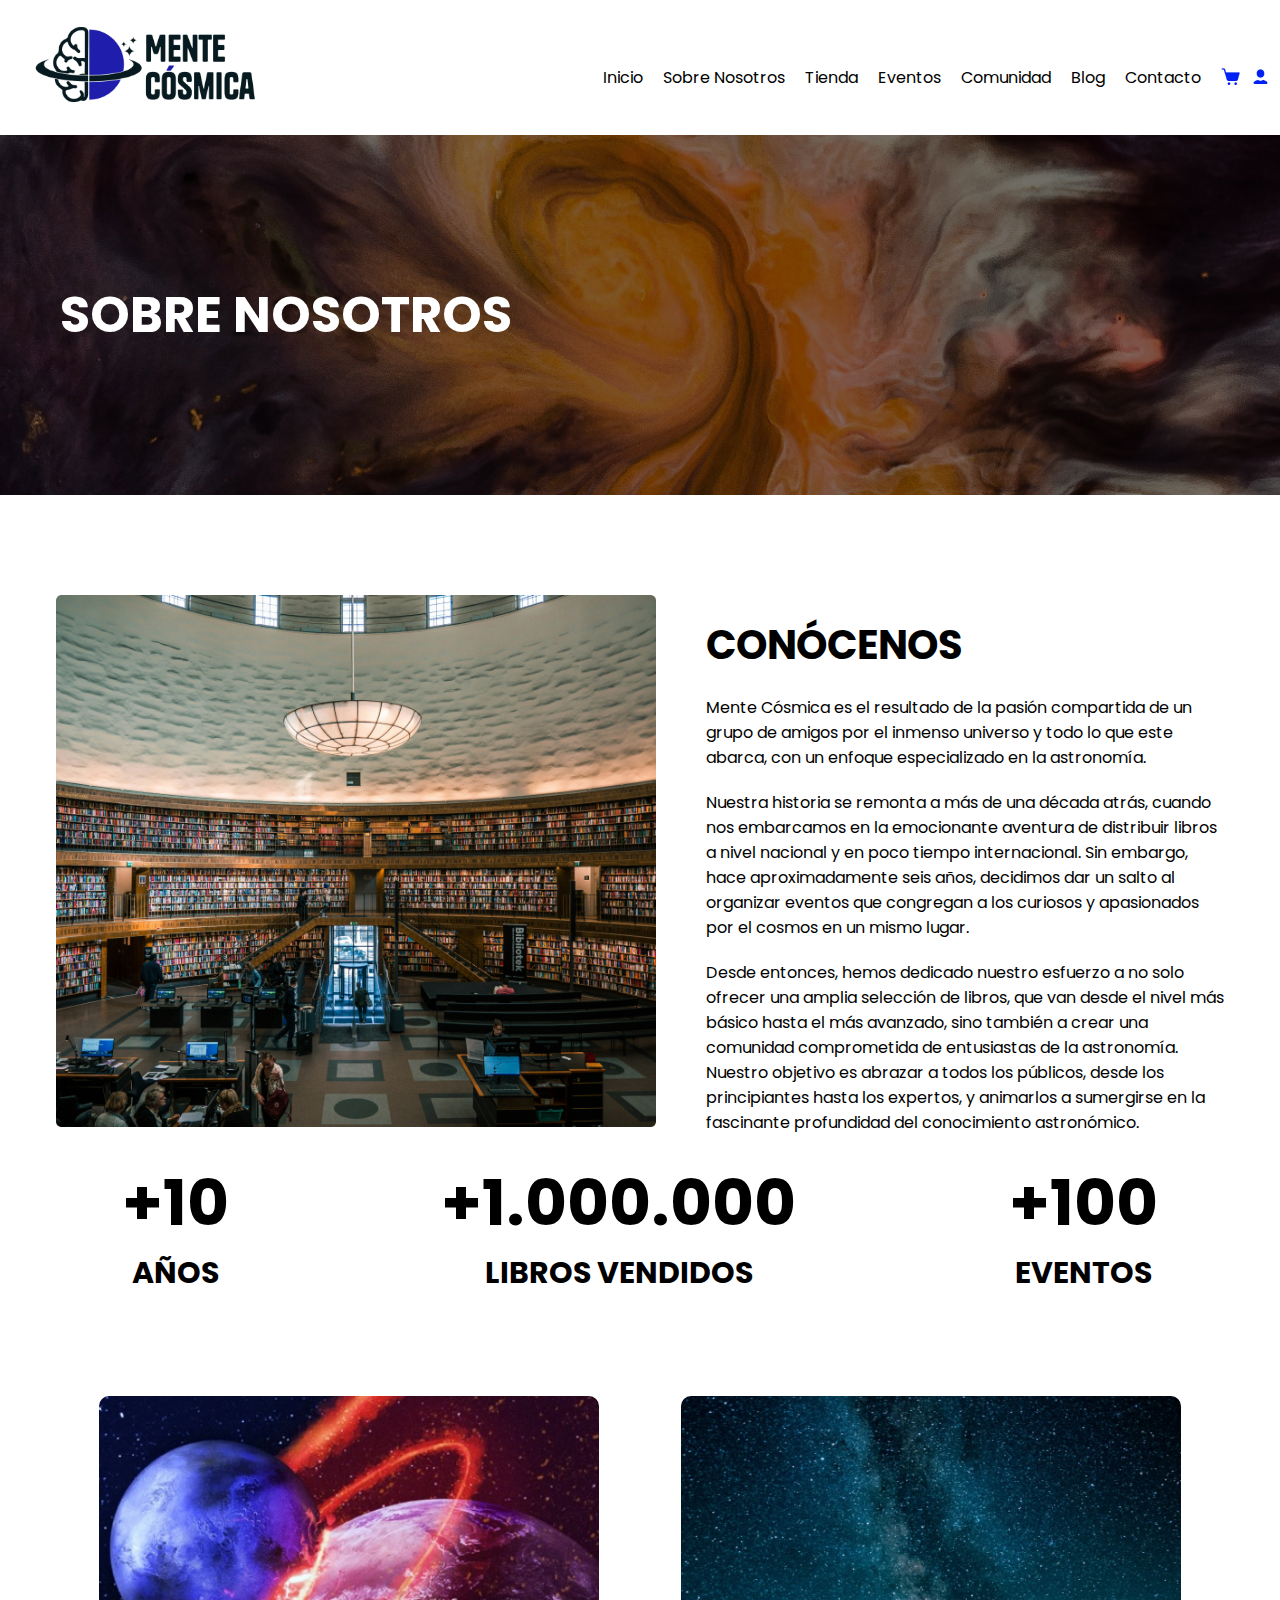
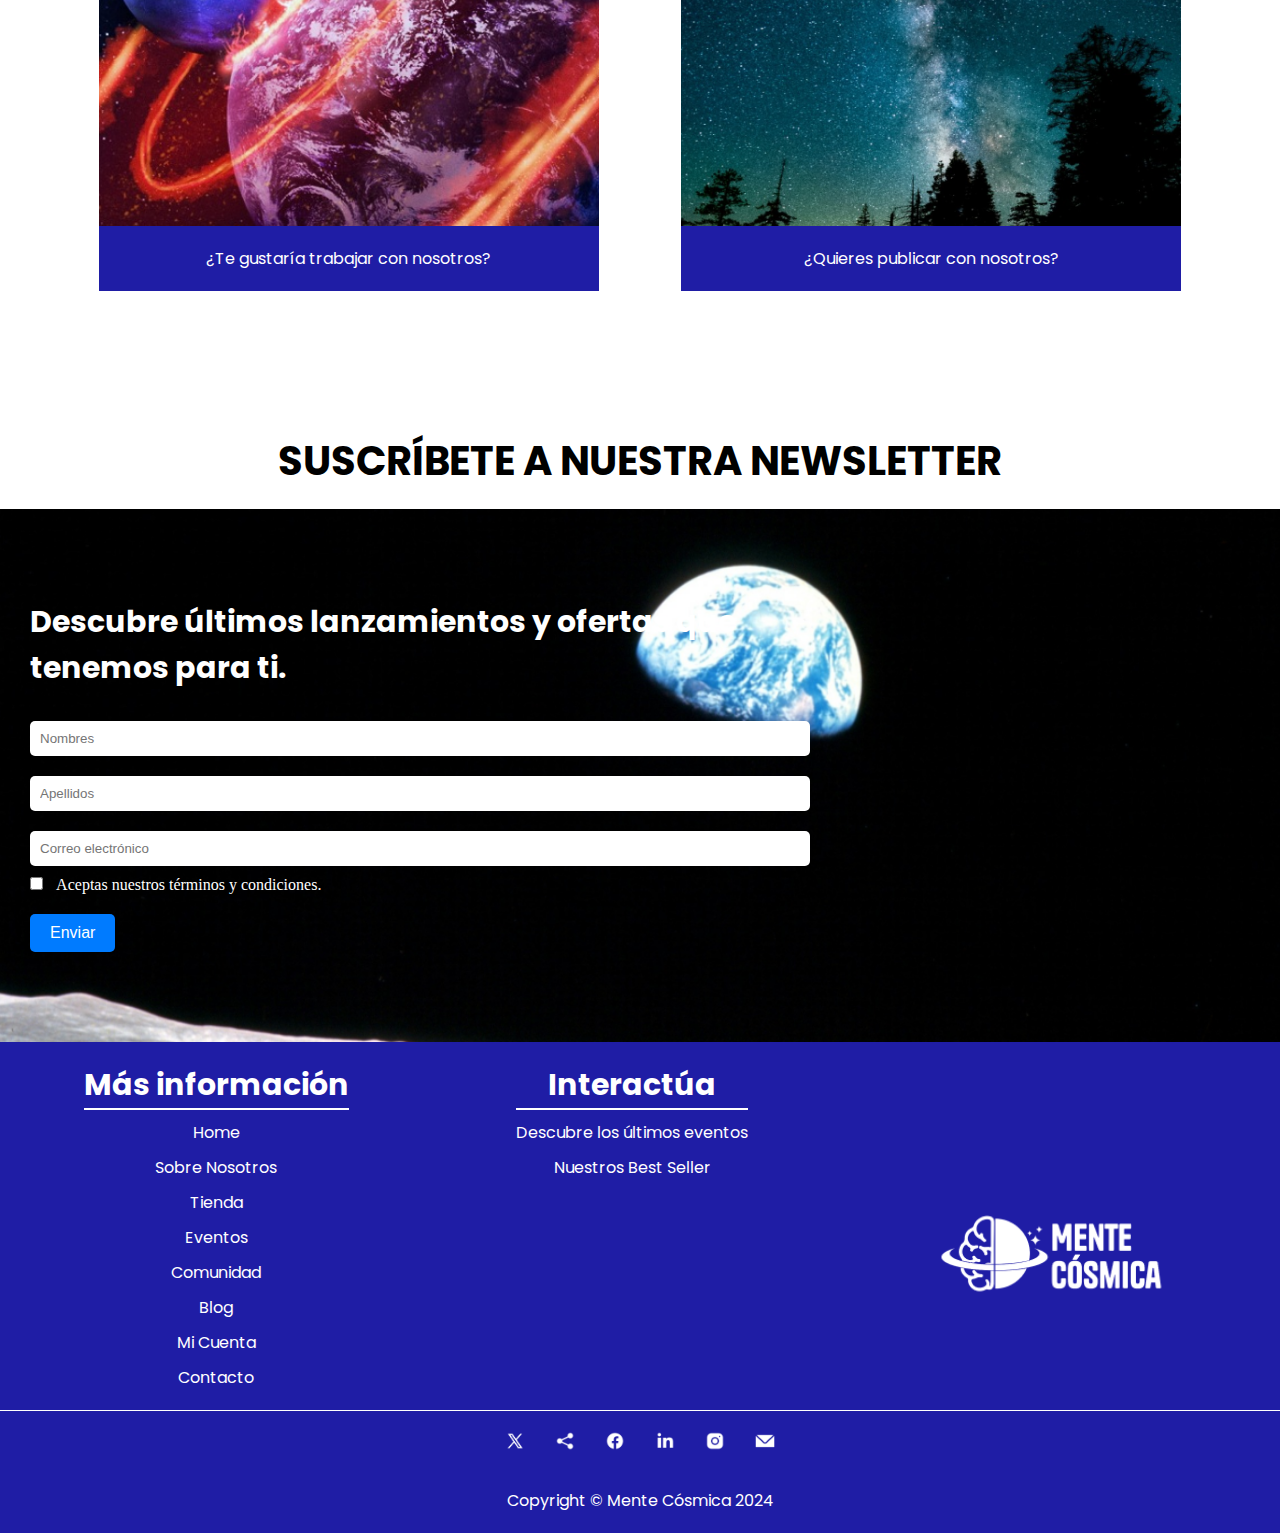
==== about-us.html @ 16d362ab "Add files via upload" ====
<!DOCTYPE html>
<html lang="es">
<head>
    <meta charset="UTF-8">
    <meta name="viewport" content="width=device-width, initial-scale=1.0">
    <title>Pec proyecto web</title>
    <link rel="stylesheet" href="./css/styles.css">
    <link rel="icon" href="./assets/LOGO.png">
</head>
<body>
    <header>
        <nav class="container nav">
            <div class="nav-left">
                <a href="./index.html"><img src="./assets/LOGO.png" alt="logo-mente-cosmica" class="logo"></a>
            </div>
            <div class="nav-right">
                <div class="menu-desktop">
                    <a href="./index.html" class="menu-link">Inicio</a>
                    <a href="./about-us.html" class="menu-link">Sobre Nosotros</a>
                    <a href="./catalog.html" class="menu-link">Tienda</a>
                    <a href="./events.html" class="menu-link">Eventos</a>
                    <a href="#" class="menu-link">Comunidad</a>
                    <a href="#" class="menu-link">Blog</a>
                    <a href="#" class="menu-link">Contacto</a>
                </div>
                <img src="./assets/Menu.png" alt="icono-hamburguesa" class="icon-hamburguer" id="hamburger-icon">
                <div class="nav-extra-elements">
                    <img src="./assets/carrito.png" alt="icono-carrito" class="carrito">
                    <img src="./assets/persona.png" alt="icono-login" class="login">
                </div>
            </div>
        </nav>
        <div class="mobile-menu" id="mobile-menu">
            <a href="./index.html">Inicio</a>
            <a href="./about-us.html">Sobre Nosotros</a>
            <a href="./catalog.html">Tienda</a>
            <a href="./events.html">Eventos</a>
            <a href="#">Comunidad</a>
            <a href="#">Blog</a>
            <a href="#">Contacto</a>
        </div>
    </header>
    <main>
        <section class="header-page container">
            <h1>SOBRE NOSOTROS</h1>
        </section>
        <section class="about-us container">
            <div class="about-us-container">
                <div class="about-us-left">
                    <img class="about-us-img" src="./assets/about-us/about-us-img.png" alt="conocenos">
                </div>
                <div class="about-us-right">
                    <h2>CONÓCENOS</h2>
                    <p>Mente Cósmica es el resultado de la pasión compartida de un grupo de amigos por el inmenso universo y todo lo que este abarca, con un enfoque especializado en la astronomía. </p>
                    <p>Nuestra historia se remonta a más de una década atrás, cuando nos embarcamos en la emocionante aventura de distribuir libros a nivel nacional y en poco tiempo internacional. Sin embargo, hace aproximadamente seis años, decidimos dar un salto al organizar eventos que congregan a los curiosos y apasionados por el cosmos en un mismo lugar. </p>
                    <p>Desde entonces, hemos dedicado nuestro esfuerzo a no solo ofrecer una amplia selección de libros, que van desde el nivel más básico hasta el más avanzado, sino también a crear una comunidad comprometida de entusiastas de la astronomía. Nuestro objetivo es abrazar a todos los públicos, desde los principiantes hasta los expertos, y animarlos a sumergirse en la fascinante profundidad del conocimiento astronómico. </p>
                </div>
            </div>
            <div class="about-metrics">
                <div class="about-metrics-data">
                    <h2>+10</h2>
                    <h3>AÑOS</h3>
                </div>
                <div class="about-metrics-data">
                    <h2>+1.000.000</h2>
                    <h3>LIBROS VENDIDOS</h3>
                </div>
                <div class="about-metrics-data">
                    <h2>+100</h2>
                    <h3>EVENTOS</h3>
                </div>
            </div>
            <div class="about-work-us-img-col">
                <div class="about-work-us">
                    <p><a href="#">¿Te gustaría trabajar con nosotros?</a></p>
                </div>
                <div class="about-work-us-2">
                    <p><a href="#">¿Quieres publicar con nosotros?</a></p>
                </div>
            </div>
        </section>
        <section class="newsletter">
            <h2 class="next-events">SUSCRÍBETE A NUESTRA NEWSLETTER</h2><br>
            <div class="form-section">
                <form class="signup-form">
                    <h3>Descubre últimos lanzamientos y ofertas que tenemos para ti.</h3>
                    <label for="nombre"><input type="text" id="nombre" name="nombre" placeholder="Nombres" required></label>
                    <label for="apellido"><input type="text" id="apellido" name="apellido" placeholder="Apellidos" required></label>
                    <label for="correo"><input type="email" id="correo" name="correo" placeholder="Correo electrónico" required></label>
                    <label for="checkbox">
                        <input type="checkbox" id="checkbox" name="terminos" required>
                        Aceptas nuestros términos y condiciones.
                    </label><br>
                    <button class="button-newsletter" type="submit">Enviar</button>
                </form>
            </div>
        </section>
        <footer class="footer">
            <div class="footer-container">
                <div class="col-1-footer">
                    <a href="#"><h3>Más información</h3></a>
                    <hr>
                    <p><a href="./index.html">Home</a></p>
                    <p><a href="./about-us.html">Sobre Nosotros</a></p>
                    <p><a href="./catalog.html">Tienda</a></p>
                    <p><a href="./events.html">Eventos</a></p>
                    <p><a href="#">Comunidad</a></p>
                    <p><a href="#">Blog</a></p>
                    <p><a href="#">Mi Cuenta</a></p>
                    <p><a href="#">Contacto</a></p>
                </div>
                <hr>
                <div class="col-2-footer">
                    <a href="#"><h3>Interactúa</h3></a>
                    <hr>
                    <p><a href="#">Descubre los últimos eventos</a></p>
                    <p><a href="#">Nuestros Best Seller</a></p>
                </div>
                <div class="col-3-footer">
                    <img src="./assets/logo-light.png" alt="logo-mente-cosmica" class="logo">
                </div>
            </div>
            <div class="footer-rrss">
                <a href="#"><img src="./assets/rrss/TwitterX.png" alt=""></a>
                <a href="#"><img src="./assets/rrss/Share.png" alt=""></a>
                <a href="#"><img src="./assets/rrss/Facebook.png" alt=""></a>
                <a href="#"><img src="./assets/rrss/LinkedIn-2.png" alt=""></a>
                <a href="#"><img src="./assets/rrss/Instagram.png" alt=""></a>
                <a href="#"><img src="./assets/rrss/Email.png" alt=""></a>
            </div>
            <hr>
            <p>Copyright © Mente Cósmica 2024</p>
        </footer>
    </main>
    <script src="./js/main.js"></script>
</body>
</html>
---- css/styles.css ----
@import url('https://fonts.googleapis.com/css2?family=Poppins:ital,wght@0,100;0,200;0,300;0,400;0,500;0,600;0,700;0,800;0,900;1,100;1,200;1,300;1,400;1,500;1,600;1,700;1,800;1,900&display=swap');
*{
    margin: 0;
    padding: 0;
    box-sizing: border-box;
}
:root{
    --font-family: 'Poppins', sans-serif;
    --font-family-h1: 'Arial', sans-serif;
    --blue-color: #1F1DA5;
    --infinit-blue: #0B1A1F; 
    --light-blue: #3CBDE5;
    --gray: #A1A1A1;
    --cosmic-gray: #D1D1D1;
    --violet-color: #9d84ff;
    --white: #FFFFFF;
    --black: #000000;
  }
h1{
    font-size: 24px;
    font-family: var(--font-family);
  }
h2{
    font-size: 22px;
    font-family: var(--font-family);
  }
h3{
    font-size: 20px;
    font-family: var(--font-family);
}
h4{
    font-size: 18px;
    font-family: var(--font-family);
}
  p{
    font-size: 16px;
    font-family: var(--font-family);
  }
a{
    text-decoration: none;
    font-family: var(--font-family);
}
section{
    margin-top: 30px;
}
.container{
    padding: 0 16px;
}
.nav {
    display: flex;
    justify-content: space-between;
    align-items: center;
    height: auto;
    padding: 10px;
}

.nav-left {
    width: 40%;
    text-align: left;
}

.nav-right {
    width: 60%;
    text-align: right;
    display: flex;
    align-items: center;
    justify-content: flex-end;
    gap: 20px;
}

.nav-extra-elements {
    display: flex;
    gap: 10px;
}

.menu-desktop {
    display: none;
}

.menu-link {
    text-decoration: none;
    color: black;
}

.icon-hamburguer {
    display: none;
    width: 24px;
    height: 24px;
    cursor: pointer;
}
.logo{
    width: 70%;
}

.mobile-menu {
    display: none;
    flex-direction: column;
    align-items: center;
    background-color: white;
    position: absolute;
    top: 80px;
    left: 10px;
    border: 1px solid var(--black);
    border-radius: 5px;
    padding: 10px 40px;
    width: 95%;
}

.mobile-menu a {
    padding: 10px;
    text-decoration: none;
    color: black;
    border-bottom: 1px solid var(--light-blue);
}
.mobile-menu a:active {
    background-color: var(--blue-color);
    color: var(--white);
    border-radius: 10px;
}
.slogan{
    display: flex;
    flex-direction: column;
    justify-content: space-between;
    background-image: url(../assets/Banner\ Principal.png);
    background-size: cover;
    background-position: center;
    background-repeat: no-repeat;
    height: 40vh;
}
.presentation{
    margin-left: 0px;
}
.presentation h1{
    color: var(--white);
    margin: 20px 0 20px 0;
    font-family: var(--font-family-h1);
    margin-top: 30px;
}
.button{
    color: var(--white);
    background-color: var(--blue-color);
    padding: 8px 16px;
    border-radius: 6px;
}
.book-month{
    text-align: right;
}
.book-month img{
    margin-bottom: 30px;
    width: 120px;
    height: auto;
}
.recommended-desktop{
    display: none;
}
.recommended {
    text-align: center;
    display: flex;
    flex-direction: column;
    align-items: center;
    position: relative;
    margin-top: 80px;
}

.next-events-desktop{
    display: none;
}

.slider-container {
    position: relative;
    width: 70%;
    overflow: hidden;
    border-radius: 10px;
    margin-top: 20px;
}

.slider {
    display: flex;
    transition: transform 0.5s ease-in-out;
}

.slide {
    min-width: 100%;
    transition: opacity 0.5s ease-in-out;
}

.slide img {
    width: 100%;
    border-radius: 10px;
}

.button-slider {
    position: absolute;
    top: 50%;
    background-color: var(--blue-color);
    border: none;
    color: var(--white);
    font-size: 1em;
    padding: 8px 12px;
    cursor: pointer;
    user-select: none;
    border-radius: 10px;
    transform: translateY(-50%);
}

.prev {
    left: 15px;
}

.next {
    right: 15px;
}

.recommended-paragraph {
    width: 60%;
    margin: -10px 0 20px 0;
}

.desktop-slider{
    display: none;
}

.travel-month{
    display: flex;
    flex-direction: column;
    align-items: center;
    gap: 20px;
}
.travel-month-img{
    width: 300px;
}
.travel-month-right{
    display: flex;
    flex-direction: column;
    align-items: center;
    gap: 20px;
    text-align: center;
}
.travel-month-right p{
    width: 80%;
}
.find-book{
    text-align: center;
}
.categories-books{
    display: grid;
    grid-template-columns: 1fr 1fr 1fr;
    gap: 10px;
    margin-top: 20px;
    padding: 0 20px;
}
.categories-books-ancla{
    background-color: var(--blue-color);
    color: var(--white);
    padding: 5px 0;
    border-radius: 5px;
}
.slider-planetas {
    position: relative;
    max-width: 80%;
    margin: auto;
    overflow: hidden;
    border-radius: 10px;
    margin-top: 20px;
}

.slider-2 {
    display: flex;
    transition: transform 0.5s ease;
}

.slider-item {
    min-width: 100%;
    height: 400px;
    background-size: cover;
    background-position: center;
    position: relative;
}

.slider-caption {
    position: absolute;
    bottom: 0;
    width: 100%;
    background-color: #00008B;
    color: white;
    text-align: center;
    padding: 20px 0;
    font-size: 24px;
    box-sizing: border-box;
}

.slider-nav {
    position: absolute;
    top: 50%;
    width: 100%;
    display: flex;
    justify-content: space-between;
    transform: translateY(-50%);
}

.slider-nav .prev-2 {
    position: absolute;
    left: 10px;
}

.slider-nav .next-2 {
    position: absolute;
    right: 10px;
}

.slider-nav button {
    background-color: rgba(0, 0, 0, 0.5);
    color: white;
    border: none;
    padding: 10px;
    cursor: pointer;
    font-size: 18px;
}

.slider-nav button:hover {
    background-color: rgba(0, 0, 0, 0.8);
}


.form-section {
    background-image: url('../assets/form-bg.png');
    background-size: cover;
    background-position: center;
    padding: 50px;
    display: flex;
    justify-content: center;
    align-items: center;
    min-height: 40vh;
}

.signup-form {
    padding: 10px;
    border-radius: 10px;
    text-align: center;
    color: white;
    max-width: 400px;
    width: 100%;
}

.signup-form h3 {
    margin-bottom: 20px;
}

.signup-form input[type="text"],
.signup-form input[type="email"] {
    width: 100%;
    padding: 10px;
    margin: 10px 0;
    border: none;
    border-radius: 5px;
}

.signup-form input[type="checkbox"] {
    margin-right: 10px;
}

.signup-form .button-newsletter {
    background-color: #007BFF; /* Color azul */
    color: white; /* Color de texto blanco */
    border: none;
    padding: 10px 20px;
    border-radius: 5px;
    cursor: pointer;
    margin-top: 20px;
    font-size: 16px;
}

.signup-form .button-newsletter:hover {
    background-color: #0056b3; /* Azul más oscuro en hover */
}
.footer{
    text-align: center;
    padding: 20px 0;
    background-color: var(--blue-color);
}
.footer a{
    color: var(--white);
}
.footer p{
    margin-top: 10px;
    color: var(--white);
}
hr{
    margin: 10px 0;
}
.footer-rrss{
    display: flex;
    justify-content: center;
    gap: 30px;
}
.footer-rrss img{
    width: 20px;
}

/*Página de sobre nosotros.............................................................*/

.header-page{
    background-image: url(../assets/about-us/banner-about-us.png);
    height: 30vh;
    background-position: center;
    background-repeat: no-repeat;
    background-size: cover;
    color: var(--white);
    display: flex;
    justify-content: center;
    align-items: center;
}
.about-us{
    text-align: center;
    margin-top: 40px;
}
.about-us-img{
    width: 300px;
}
.about-us h2{
    margin-top: 20px;
}
.about-us p{
    margin-top: 20px;
}
.about-metrics{
    display: flex;
    justify-content: space-around;
    margin-bottom: 40px;
}
.about-work-us{
    background-image: url(../assets/about-us/Exposiciones.png);
    height: 35vh;
    background-position: center;
    background-repeat: no-repeat;
    background-size: cover;
    color: var(--white);
    display: flex;
    align-items: end;
    border-top-right-radius: 10px;
    border-top-left-radius: 10px;
}
.about-work-us p{
    background-color: var(--blue-color);
    width: 100%;    
    padding: 20px;
}
.about-work-us a{
    color: var(--white);
}
.about-work-us-2{
    background-image: url(../assets/about-us/Proyecciones.png);
    height: 35vh;
    background-position: center;
    background-repeat: no-repeat;
    background-size: cover;
    color: var(--white);
    display: flex;
    align-items: end;
    border-top-right-radius: 10px;
    border-top-left-radius: 10px;
    margin-top: 30px;
}
.about-work-us-2 p{
    background-color: var(--blue-color);
    width: 100%;    
    padding: 20px;
}
.about-work-us-2 a{
    color: var(--white);
}

/*Página de catálogo.............................................................*/

.header-page-catalog{
    background-image: url(../assets/catalog/banner-catalog.png);
    height: 30vh;
    background-position: center;
    background-repeat: no-repeat;
    background-size: cover;
    color: var(--white);
    display: flex;
    justify-content: center;
    align-items: center;
}
.products-catalog h2{
    text-align: center;
}
.products-filters{
    text-align: center;
    margin: 20px 0;
}
.products-filters a{
    margin: 0 10px;
    color: var(--black);
}
.mas-leidos-filter{
    border-bottom: 1px solid var(--black);
}
.product-filter-title-desktop{
    display: none;
}
.product-filter-margin-2{
    margin-top: 20px;
}
.products-filter-text{
    display: flex;
    justify-content: center;
}
.filter-radio-ancla input{
    display: none;
}
.filter-select{
    display: flex;
    justify-content: center;
}
.filter-select-container{
    width: 60%;
    background-color: var(--blue-color);
    display: grid;
    grid-template-columns: 1fr .1fr;
    border-radius: 10px;
    color: var(--white);
}
.filter-select-left{
    display: flex;
    justify-content: center;
    align-items: center;
    border-right: 1px solid var(--white);
    padding: 10px 20px;
}
.filter-select-right{
    display: flex;
    justify-content: center;
    align-items: center;
    padding: 15px 20px;
}
.catalog-books{
    padding: 0 90px;
    margin-top: 40px;
}
.catalog-books-details h2{
    text-align: left;
    margin-top: 10px;
}
.catalog-books-price{
    font-size: 2rem;
    font-weight: 800;
    color: var(--light-blue);
}
.catalog-books-shipping{
    font-size: 1.6rem;
    color: var(--gray);
    font-weight: 700;
}
.catalog-books-img img{
    width: 200px;
}
.catalog-pagination{
    display: flex;
    justify-content: center;
    gap: 30px;
    margin-top: 30px;
    justify-content: center;
    align-items: center;
}
.catalog-pagination p{
    font-size: 1.6rem;
}
.catalog-pagination-ancla{
    background-color: var(--blue-color);
    padding: 10px 20px;
    border-radius: 10px;
}
.catalog-pagination-ancla a{
    color: var(--white);
}
/*Página de catálogo.............................................................*/

.header-page-events{
    background-image: url(../assets/events/banner-events.png);
    height: 30vh;
    background-position: center;
    background-repeat: no-repeat;
    background-size: cover;
    color: var(--white);
    display: flex;
    justify-content: center;
    align-items: center;
}
.titles-calendar{
    display: flex;
    justify-content: space-between;
    margin-top: 20px;
}
.bg{
    background-color: var(--blue-color);
    color: var(--white);
}
.calendar-month{
    margin-bottom: 30px;
}
.actual-month{
    margin-left: 80px;
}
.calendar {
    display: flex;
    flex-direction: column;
    background-color: #fff;
    border: 1px solid #ddd;
    border-radius: 5px;
    box-shadow: 0 2px 4px rgba(0, 0, 0, 0.1);
    overflow: hidden;
    margin: 20px;
}

.calendar-header {
    display: flex;
    background-color: #f1f1f1;
    padding: 10px 0;
}

.calendar-header div {
    flex: 1;
    text-align: center;
    font-weight: bold;
    color: #666;
}

.calendar-body {
    display: flex;
    flex-wrap: wrap;
}

.calendar-day {
    width: calc(100% / 7);
    padding: 10px;
    box-sizing: border-box;
    text-align: center;
    border: 1px solid #eee;
    color: #333;
    cursor: pointer;
}

.calendar-day:nth-child(7n + 1),
.calendar-day:nth-child(7n + 7) {
    background-color: #f9f9f9;
}
.day-check{
    background-color: #00008B;
    border-radius: 50px;
    color: var(--white);
}
.next-events{
    margin: auto;
    width: 80%;
    display: flex;
    flex-direction: column;
    gap: 20px;
    text-align: center;
    margin-top: 100px;
}
.events-image-2{
    background-image: url(../assets/events/puesta-de-sol.png);
    height: 30vh;
    background-position: center;
    background-repeat: no-repeat;
    background-size: cover;
    color: var(--white);
    display: flex;
    align-items: end;
    border-top-right-radius: 10px;
    border-top-left-radius: 10px;
}
.events-text-img{
    background-color: var(--blue-color);
    width: 100%;    
    padding: 20px;
}
.events-text-img a{
    color: var(--white);
}
.events-image-3{
    background-image: url(../assets/events/cielo-estrellado.png);
    height: 30vh;
    background-position: center;
    background-repeat: no-repeat;
    background-size: cover;
    color: var(--white);
    display: flex;
    align-items: end;
    border-top-right-radius: 10px;
    border-top-left-radius: 10px;
}
.events-image-4{
    background-image: url(../assets/events/cielo-nublado.png);
    height: 30vh;
    background-position: center;
    background-repeat: no-repeat;
    background-size: cover;
    color: var(--white);
    display: flex;
    align-items: end;
    border-top-right-radius: 10px;
    border-top-left-radius: 10px;
}


/* Media Queries */
@media (max-width: 768px) {
    .nav-left {
        width: 60%;
    }

    .nav-right {
        width: 40%;
        flex-direction: column;
        align-items: flex-end;
    }

    .icon-hamburguer {
        display: block;
    }

    .menu-desktop {
        display: none;
    }

    .mobile-menu {
        display: none;
    }
}

@media (min-width: 769px) {
    h1{
        font-size: 50px;
        font-family: var(--font-family);
      }
    h2{
        font-size: 40px;
        font-family: var(--font-family);
      }
    h3{
        font-size: 30px;
        font-family: var(--font-family);
    }
    h4{
        font-size: 24px;
        font-family: var(--font-family);
    }
    .logo{
        width: 280px;
    }
    .menu-desktop {
        display: flex;
        gap: 20px;
    }
    .menu-link:hover{
        border-bottom: 2px solid var(--blue-color);
    }
    .icon-hamburguer {
        display: none;
    }

    .mobile-menu {
        display: none !important;
    }
    .slogan{
        height: 70vh;
        margin-top: -20px;
    }
    .presentation{
        margin-left: 30px;
    }
    .presentation h1{
        margin-top: 80px;
    }
    .book-month{
        margin-right: 40px;
        margin-top: -120px;
    }
    .book-month img{
        width: 300px;
    }
    .recommended{
        display: none;
    }
    .recommended-desktop{
        display: block;
        margin-top: 100px;
    }
    .recommended-desktop h2{
        text-align: center;
        margin-bottom: 40px;
    }
    .recommended-desktop-container{
        display: flex;
        justify-content: space-around;
    }
    .recommended-desktop-books{
        text-align: center;
    }
    .recommended-desktop-books p{
        width: 60%;
        margin: auto;
        margin-bottom: 20px;
    }
    .travel-month{
        flex-direction: row;
        align-items: end;
        margin: 200px 40px;
    }
    .travel-month-right{
        align-items: end;
        text-align: right;
    }
    .travel-month-img{
        width: 800px;
    }
    .categories-books{
        display: flex;
        justify-content: space-evenly;
        border-top: 1px solid var(--black);
        border-bottom: 1px solid var(--black);
    }
    .categories-books-ancla{
        background-color: transparent;
        color: var(--black);
        padding: 10px 120px 10px 0;
        border-right: 1px solid var(--black);
        border-radius: 0;
    }
    .categories-books-ancla:last-child{
        border-right: 0;
    }
    .recommended-desktop-slider {
        text-align: center;
        display: flex;
        flex-direction: column;
        align-items: center;
        position: relative;
        max-width: 600px;
    }
    .slide img{
        width: 400px;
    }
    .desktop-slider{
        display: flex;
        align-items: center;
        gap: 50px;
        text-align: left;
        margin-top: 40px;
    }
    .desktop-slider h4{
        text-align: center;
    }
    .desktop-slider p{
        text-align: left;
        margin: 20px 0;
        width: 90%;
    }
    .desktop-slider-left{
        margin-left: 50px;
    }
    .slider-planetas {
        max-width: 50%;
    }
    .slider-item {
        height: 700px;
    }
    .next-events-mobile{
        display: none;
    }
    .next-events-desktop{
        display: block;
    }
    .next-events-desktop H2{
        text-align: center;
    }
    .newsletter{
        margin-top: 50px;
    }
    .form-section {
        padding: 80px 80px 80px 20px;
        justify-content: start;
    }
    .signup-form {
        max-width: 800px;
        width: 100%;
        text-align: left;
    }
    .signup-form h3{
        text-align: left;
    }
    .footer-container{
        display: flex;
        justify-content: space-around;
    }
    .footer-container h3{
        border-bottom: 2px solid var(--white);
    }
    .footer-container img{
        margin-top: 130px;
    }
    hr{
        display: none;
    }
    .footer-rrss{
        border-top: 1px solid var(--white);
        margin-top: 20px;
        padding: 20px 0;
    }

    /*About us.........................................................................*/
    .header-page{
        height: 40vh;
        justify-content: left;
        margin-bottom: 100px;
        margin-top: -20px;
        padding-left: 60px;
    }
    .about-us-img{
        width: 600px;
    }
    .about-us-container{
        display: flex;
        gap: 50px;
        margin: 0 40px;
    }
    .about-us-right{
        text-align: left;
    }
    .about-work-us-img-col{
        display: flex;
        justify-content: space-evenly;
        align-items: end;
        margin: 100px 0;
    }
    .about-work-us{
        height: 55vh;
        width: 500px;
    }
    .about-work-us-2{
        height: 55vh;
        width: 500px;
        margin: 0;
    }
    .about-metrics-data h2{
        font-size: 4rem;
    }
    /*Cátalogo page........................................................................*/
    .header-page-catalog{
        height: 40vh;
        justify-content: left;
        margin-bottom: 100px;
        margin-top: -20px;
        padding-left: 60px;
    }
    .product-filter-title-mobile{
        display: none;
    }
    .product-filter-title-desktop{
        display: block;
    }
    .products-filter-container{
        display: flex;
        justify-content: space-between;
        padding: 0 60px;
    }
    .products-filter-text{
        display: flex;
        flex-direction: column;
        margin: 0;
        gap: 40px;
    }
    .product-filter-margin-2{
        margin-top: 40px;
    }
    .product-filter-margin-1 a:first-child{
        border-bottom: none;
    }
    .filter-radio-ancla{
        display: flex;
        justify-content: space-between;
        gap: 30px;
    }
    .filter-radio-ancla input{
        display: block;
    }
    .filter-select-container{
        width: 100%;
        height: 70px;
    }
    .catalog-books-container{
        display: flex;
        justify-content: space-between;
        padding: 40px;
    }
    .catalog-books{
        max-width: 320px;
    }
    .catalog-books-container-right{
        display: grid;
        grid-template-columns: repeat(3, 1fr);
        margin-top: -350px;

    }
    .catalog-pagination{
        margin-bottom: 140px;
    }
    .catalog-pagination p{
        font-size: 2.4rem;
    }
    /*Events page...........................................................*/
    .header-page-events{
        height: 40vh;
        justify-content: left;
        margin-bottom: 100px;
        margin-top: -20px;
        padding-left: 60px;
    }
    .titles-calendar{
        margin: 0 80px;
    }
    .calendar-month{
        margin-bottom: 60px;
    }
    .calendar {
        margin: 20px 80px;
    }
    .calendar-header{
        padding: 60px 0;
    }
    .calendar-day{
        padding: 40px 0;
    }
    .next-events{
        margin: auto;
        width: 100%;
        display: flex;
        flex-direction: row;
        gap: 20px;
        text-align: center;
        margin-top: 140px;
        justify-content: space-around;
    }
    .events-image-2, .events-image-3, .events-image-4{
        width: 400px;
        height: 55vh;
    }
}
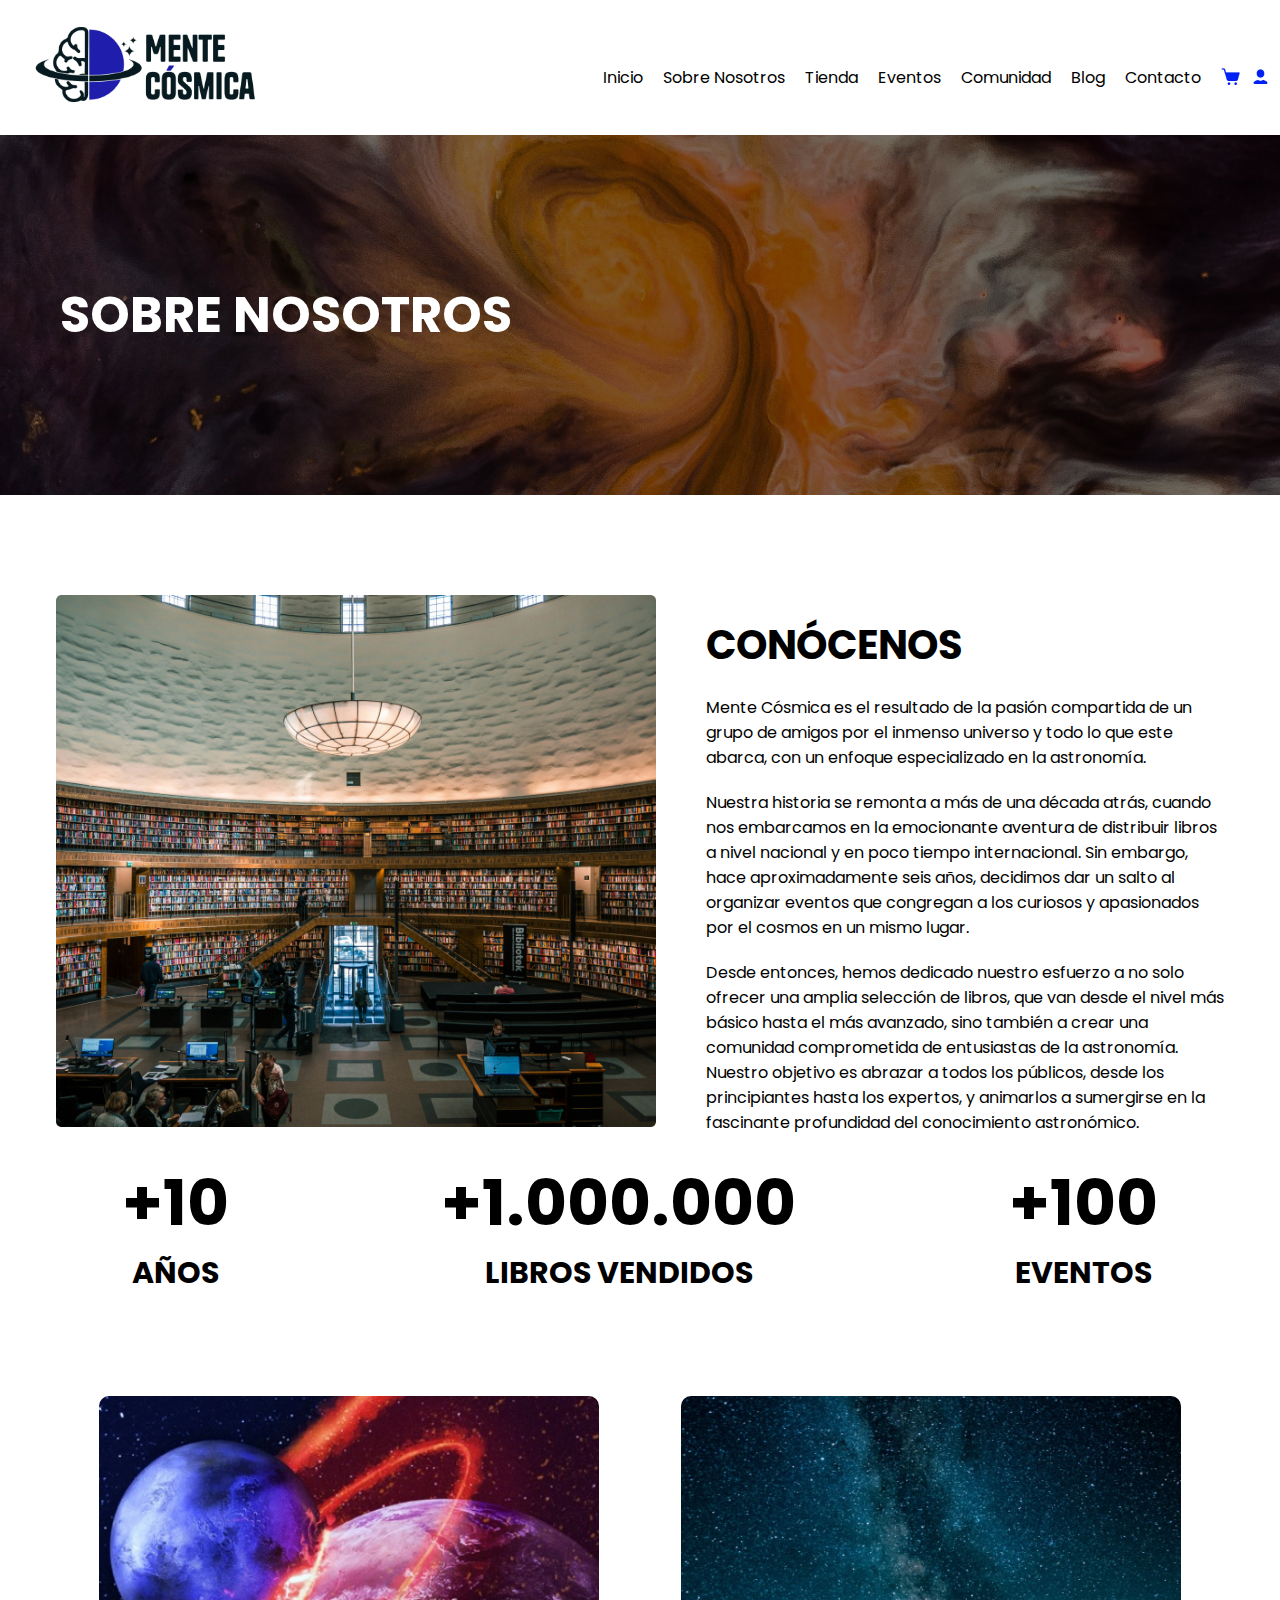
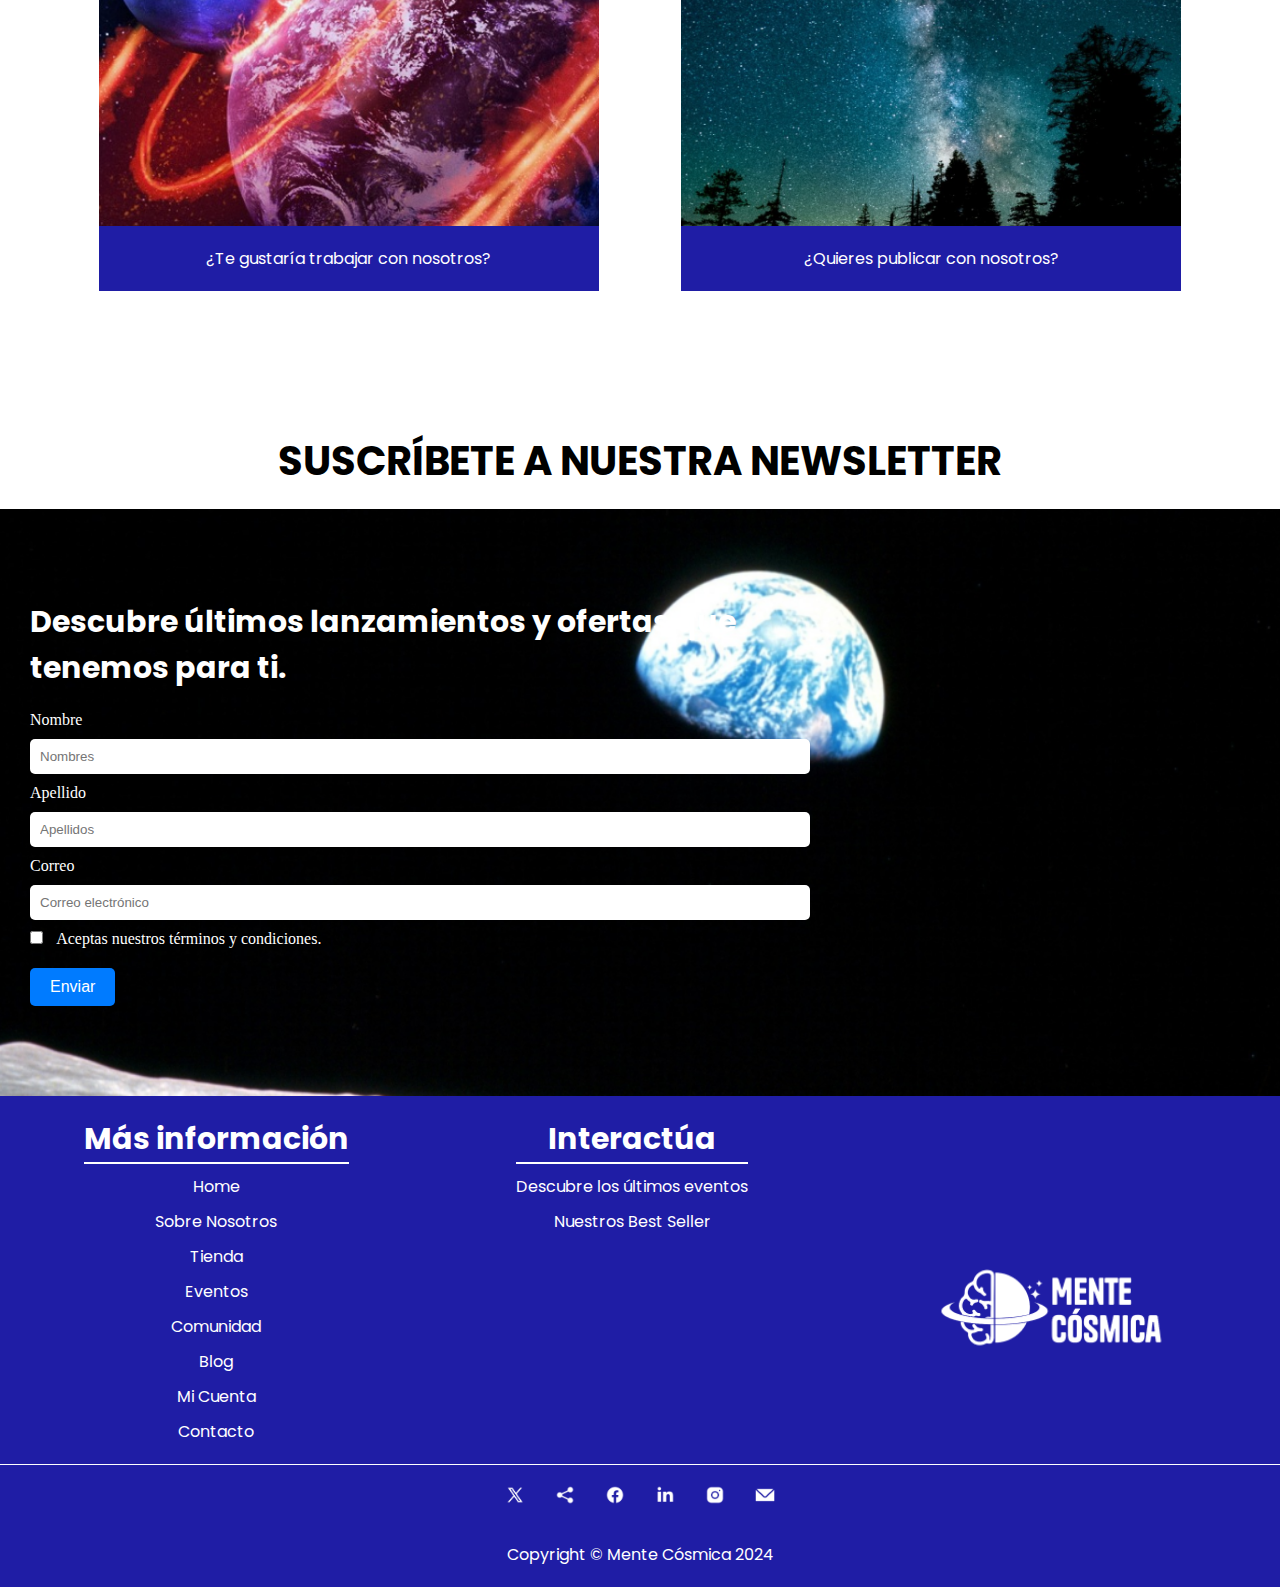
==== commit 99b05c8f: "Update about-us.html" ====
--- a/about-us.html
+++ b/about-us.html
@@ -84,11 +84,14 @@
             <div class="form-section">
                 <form class="signup-form">
                     <h3>Descubre últimos lanzamientos y ofertas que tenemos para ti.</h3>
-                    <label for="nombre"><input type="text" id="nombre" name="nombre" placeholder="Nombres" required></label>
-                    <label for="apellido"><input type="text" id="apellido" name="apellido" placeholder="Apellidos" required></label>
-                    <label for="correo"><input type="email" id="correo" name="correo" placeholder="Correo electrónico" required></label>
+                    <label for="nombre">Nombre</label>
+                    <input type="text" id="nombre" name="nombre" placeholder="Nombres" required>
+                    <label for="apellido">Apellido</label>
+                    <input type="text" id="apellido" name="apellido" placeholder="Apellidos" required>
+                    <label for="correo">Correo</label>
+                    <input type="email" id="correo" name="correo" placeholder="Correo electrónico" required>
+                    <input type="checkbox" id="checkbox" name="terminos" required>
                     <label for="checkbox">
-                        <input type="checkbox" id="checkbox" name="terminos" required>
                         Aceptas nuestros términos y condiciones.
                     </label><br>
                     <button class="button-newsletter" type="submit">Enviar</button>
@@ -134,4 +137,4 @@
     </main>
     <script src="./js/main.js"></script>
 </body>
-</html>+</html>
